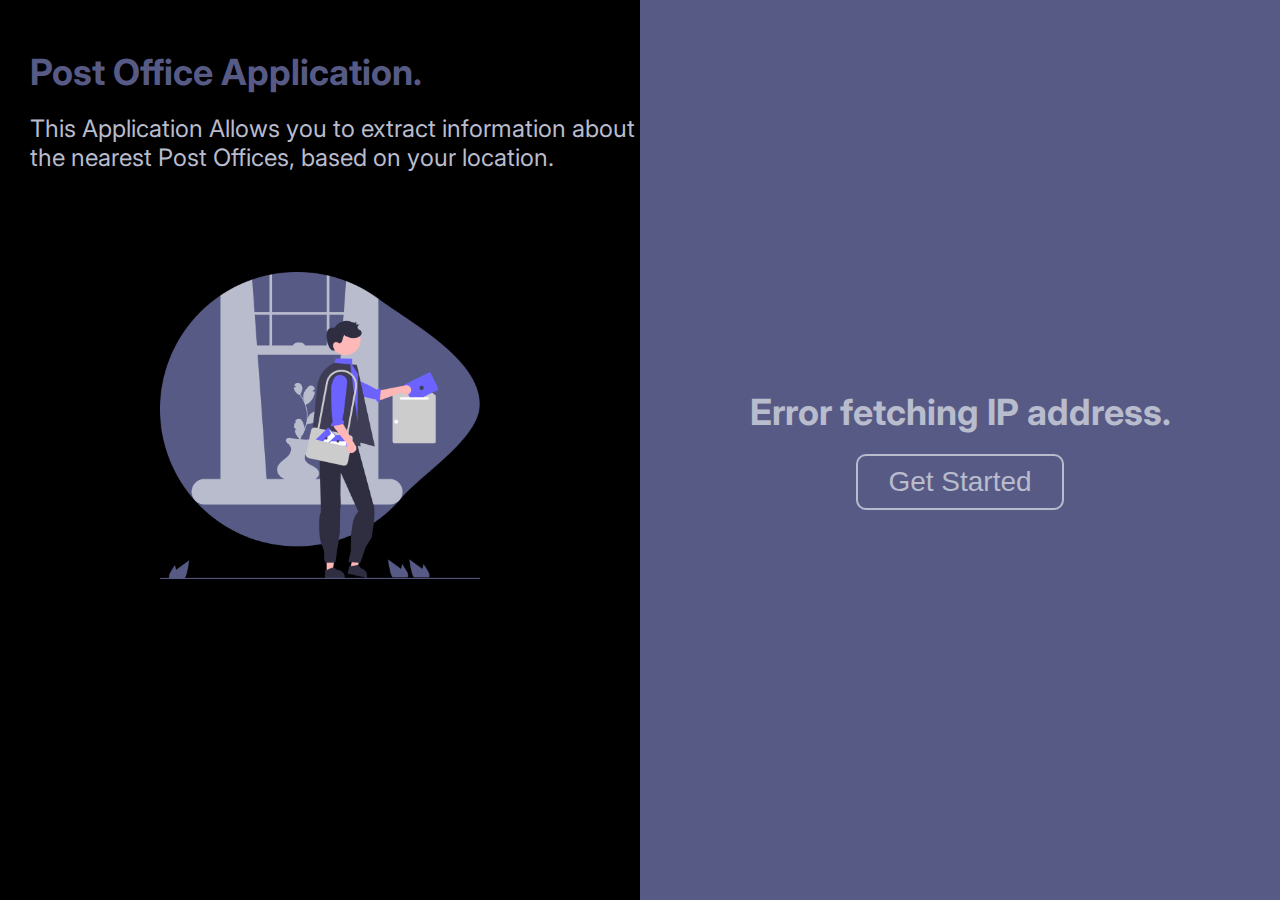
==== index.html @ 6f0df1fa "first commit" ====
<!DOCTYPE html>
<html lang="en">
<head>
    <meta charset="UTF-8">
    <meta name="viewport" content="width=device-width, initial-scale=1.0">
    <title>Post-office-App</title>
    <link rel="stylesheet" href="style.css">
</head>
<body>
    <main>
        <div class="container1">
            <div class="title">
                <h1>Post Office Application.</h1>
                <p>This Application Allows you to extract information about the nearest Post Offices, based on your location.</p>      
            </div>
          <img src="images/undraw_messenger_re_8bky 1.png" alt="">
        </div>
        <div class="container2">
            <p id="curr-ip"></p>
            <button id="start-api">Get Started</button>
        </div>
    </main>
    <script src="script.js"></script>
</body>
</html>
---- style.css ----
@import url("https://fonts.googleapis.com/css2?family=Inter:wght@100;200;300;400;500;600;700;800;900&display=swap");
* {
  margin: 0;
  padding: 0;
}
body {
  font-family: "Inter", sans-serif;
}
main {
  display: flex;
  align-items: center;
  background-color: black;
  width: 100%;
}

.container1 {
  width: 50%;
  height: 100vh;
  background-color: black;
  display: flex;
  flex-direction: column;
  align-items: center;
}
.title {
  margin-left: 30px;
  margin-top: 50px;
  margin-bottom: 100px;
}
.title > p {
  font-size: 24px;
  font-weight: 400;
  color: #b8bccc;
  align-self: baseline;
  line-height: 29px;
}
.title > h1 {
  font-size: 36px;
  font-weight: 700;
  color: #575a85;
  align-self: baseline;
  margin-bottom: 20px;
}
.container1 > img {
  width: 50%;
}
.container2 {
  width: 50%;
  height: 100vh;
  background-color: #575a85;
  display: flex;
  flex-direction: column;
  align-items: center;
  justify-content: center;
}
.container2 > p {
  font-size: 36px;
  font-weight: 700;
  color: #b8bccc;
  margin-bottom: 20px;
}
.container2 > button {
  color: #b8bccc;
  font-size: 28px;
  font-weight: 400;
  background-color: #575a85;
  border: 2px solid #b8bccc;
  border-radius: 10px;
  padding: 10px 30px;
  cursor: pointer;
}
.main-container {
  background-color: black;
  width: 100%;
}

.location-info {
  width: 95%;
  margin: auto;
  padding-top: 50px;
  /* margin-top: 50px; */
  margin-bottom: 50px;
}
.location-info > p,
.info-div > p,
.more-information > p {
  font-size: 34px;
  font-weight: 700;
  color: #b8bccc80;
}
.location-info > p {
  margin-bottom: 20px;
}
.location-info > p span,
.info-div > p span,
.more-information > p span {
  font-size: 34px;
  font-weight: 700;
  color: #b8bccc;
}
.info {
  display: flex;
  gap: 3em;
}
.info-div {
  width: 30%;
}
.current-location {
  width: 100%;
  background-color: #575a85;
  display: flex;
  flex-direction: column;
  align-items: center;
  justify-content: center;
  padding-top: 50px;
  padding-bottom: 50px;
}
.current-location > h1 {
  color: #b8bccc;
  font-size: 48px;
  font-weight: 700;
  margin-bottom: 30px;
}
.more-information > h1,
.post-office > h1 {
  color: #b8bccc;
  font-size: 48px;
  font-weight: 700;
  margin-bottom: 30px;
  align-self: center;
}
.more-information {
  display: flex;
  flex-direction: column;
  padding-top: 50px;
  padding-bottom: 50px;
  gap: 1em;
}
.more-information > p {
  padding-left: 30px;
}
#num {
  color: #b8bccc80;
  font-size: 34px;
  font-weight: 400;
}
.post-office {
  display: flex;
  flex-direction: column;
  align-items: center;
  width: 90%;
  margin: auto;
}
.search-bar {
  width: 100%;
}
.inputdesign {
  width: 100%;
  display: flex;
  align-items: center;
  border: 3px solid #575a85;
  border-radius: 10px;
}
.inputdesign > img {
  margin-left: 10px;
  width: 30px;
  height: 30px;
}
.inputdesign > input {
  width: 100%;
  color: #b8bccc;
  font-size: 32px;
  border: none;
  background-color: transparent;
  padding: 10px;
}
.inputdesign > input:focus {
  outline: none;
}
.listing-container {
  padding-top: 50px;
  margin-bottom: 50px;
  width: 100%;
  display: flex;
  flex-wrap: wrap;
  justify-content: space-between;
  gap: 2em;
}
.card {
  background-color: #575a85;
  width: 45%;
  padding-top: 50px;
  padding-bottom: 50px;
  display: grid;
  gap: 1em;
}
.card > p {
  color: #b8bccc;
  font-size: 34px;
  font-weight: 700;
  margin-left: 30px;
}
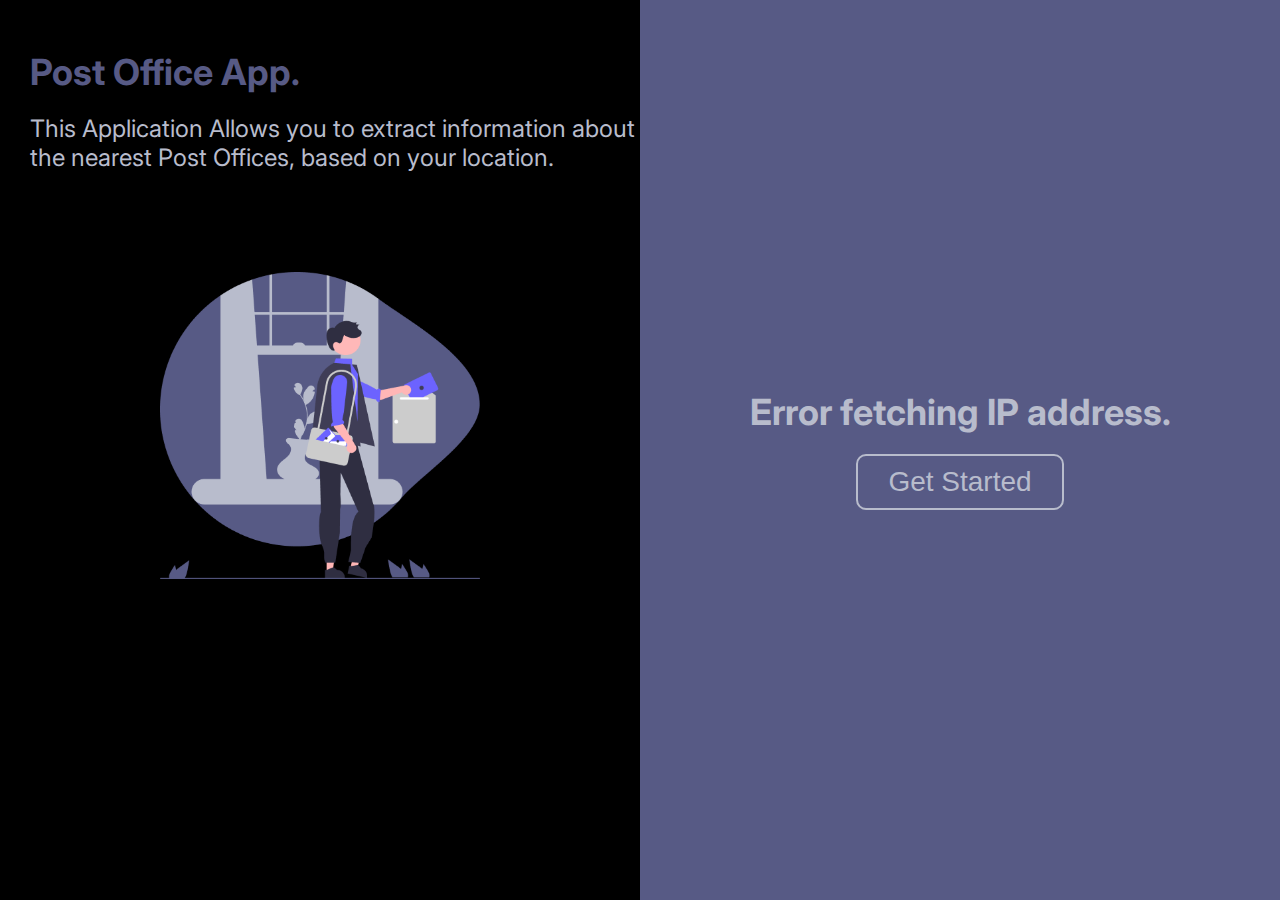
==== commit 69108a39: "Post-Office: Minor bugs fixed" ====
--- a/index.html
+++ b/index.html
@@ -10,7 +10,7 @@
     <main>
         <div class="container1">
             <div class="title">
-                <h1>Post Office Application.</h1>
+                <h1>Post Office App.</h1>
                 <p>This Application Allows you to extract information about the nearest Post Offices, based on your location.</p>      
             </div>
           <img src="images/undraw_messenger_re_8bky 1.png" alt="">
--- a/style.css
+++ b/style.css
@@ -1,4 +1,5 @@
 @import url("https://fonts.googleapis.com/css2?family=Inter:wght@100;200;300;400;500;600;700;800;900&display=swap");
+
 * {
   margin: 0;
   padding: 0;
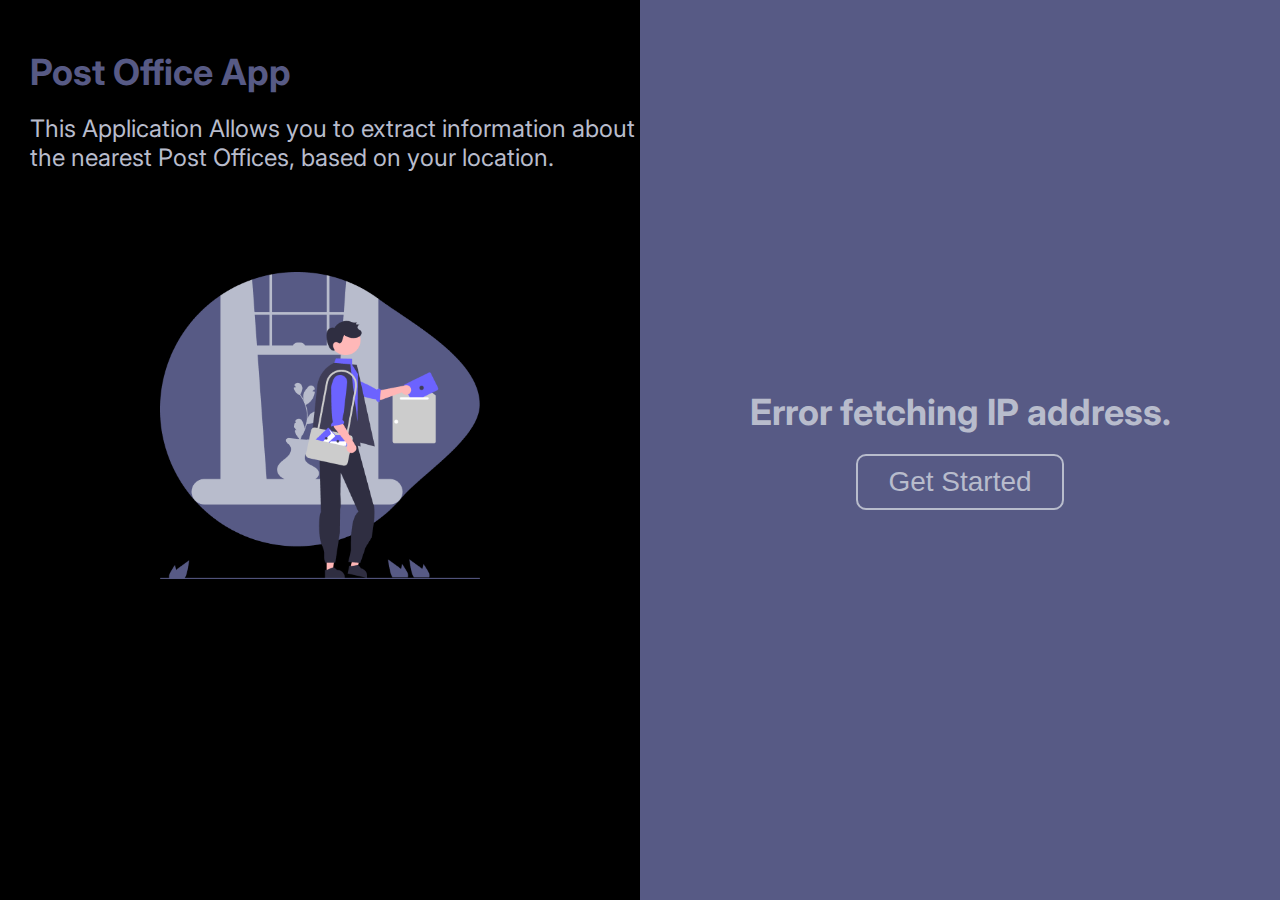
==== commit 831ca505: "Minor Changes" ====
--- a/index.html
+++ b/index.html
@@ -10,7 +10,7 @@
     <main>
         <div class="container1">
             <div class="title">
-                <h1>Post Office App.</h1>
+                <h1>Post Office App</h1>
                 <p>This Application Allows you to extract information about the nearest Post Offices, based on your location.</p>      
             </div>
           <img src="images/undraw_messenger_re_8bky 1.png" alt="">
